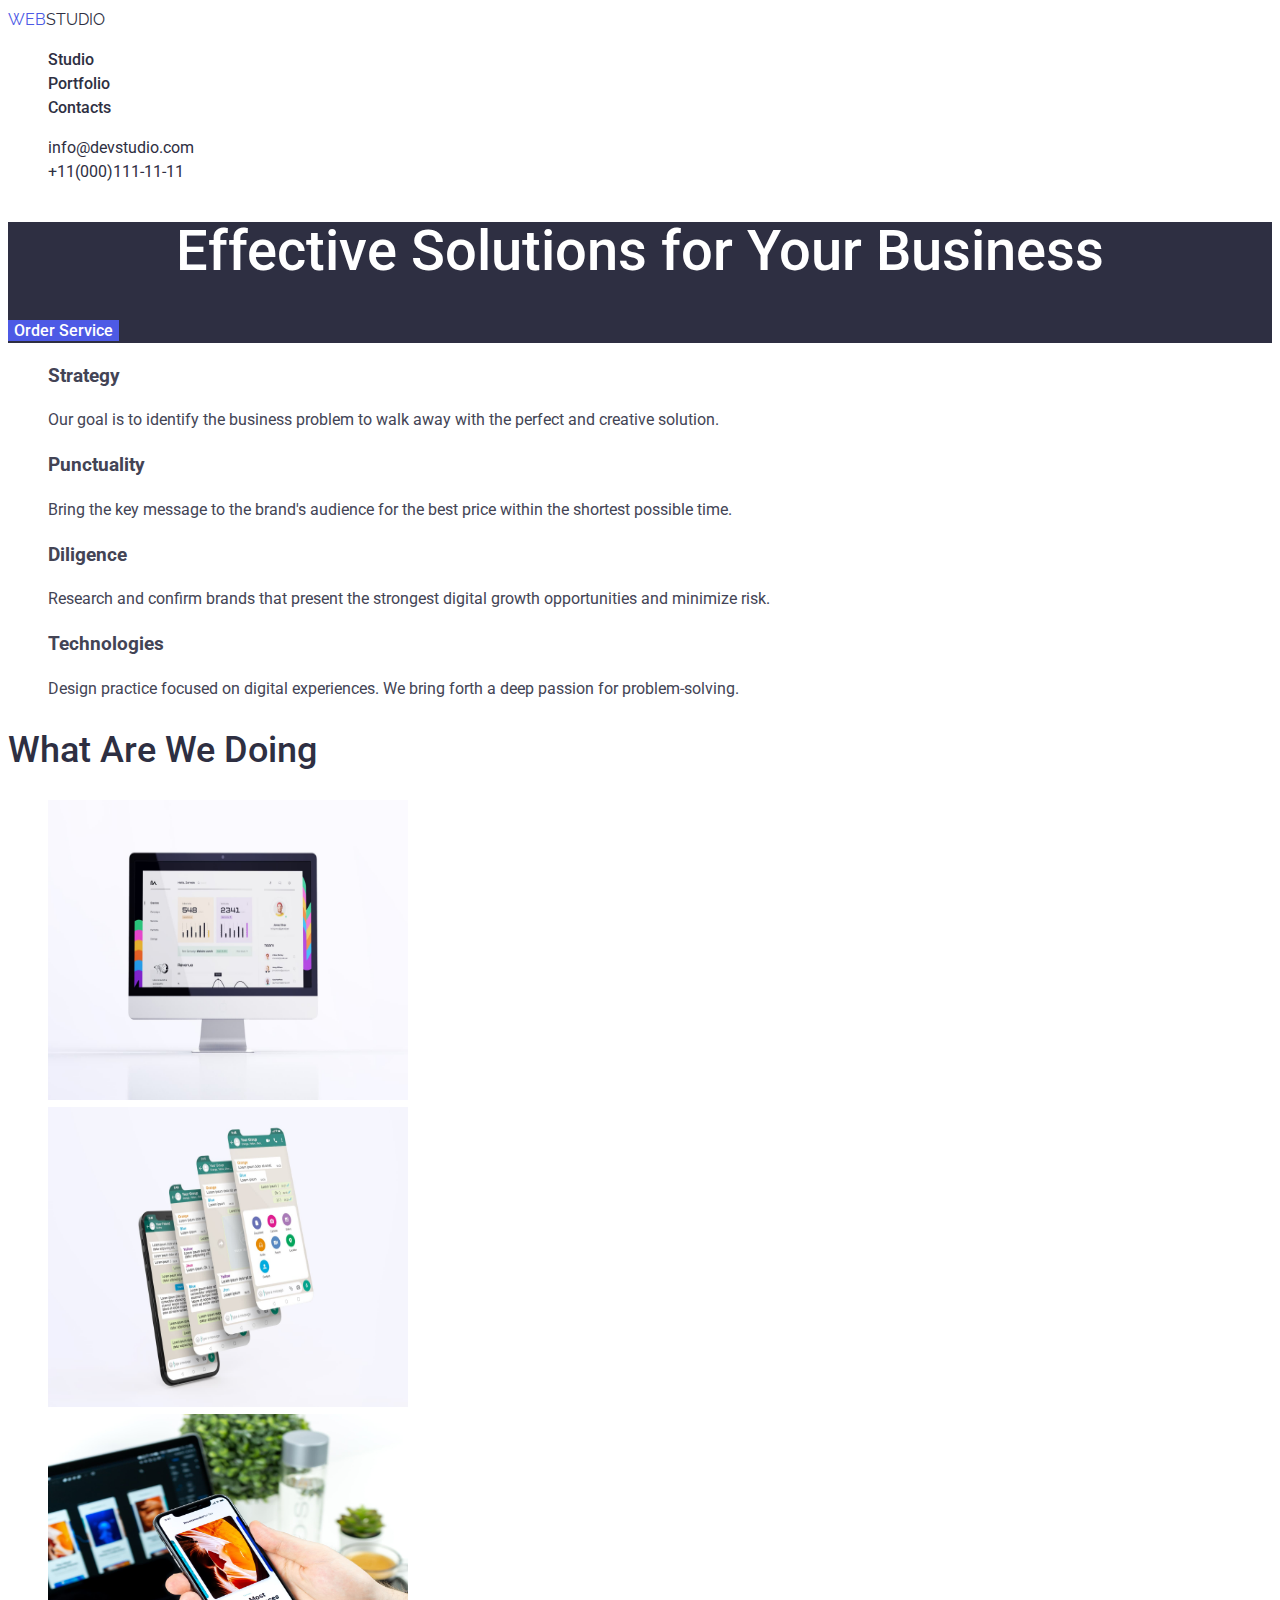
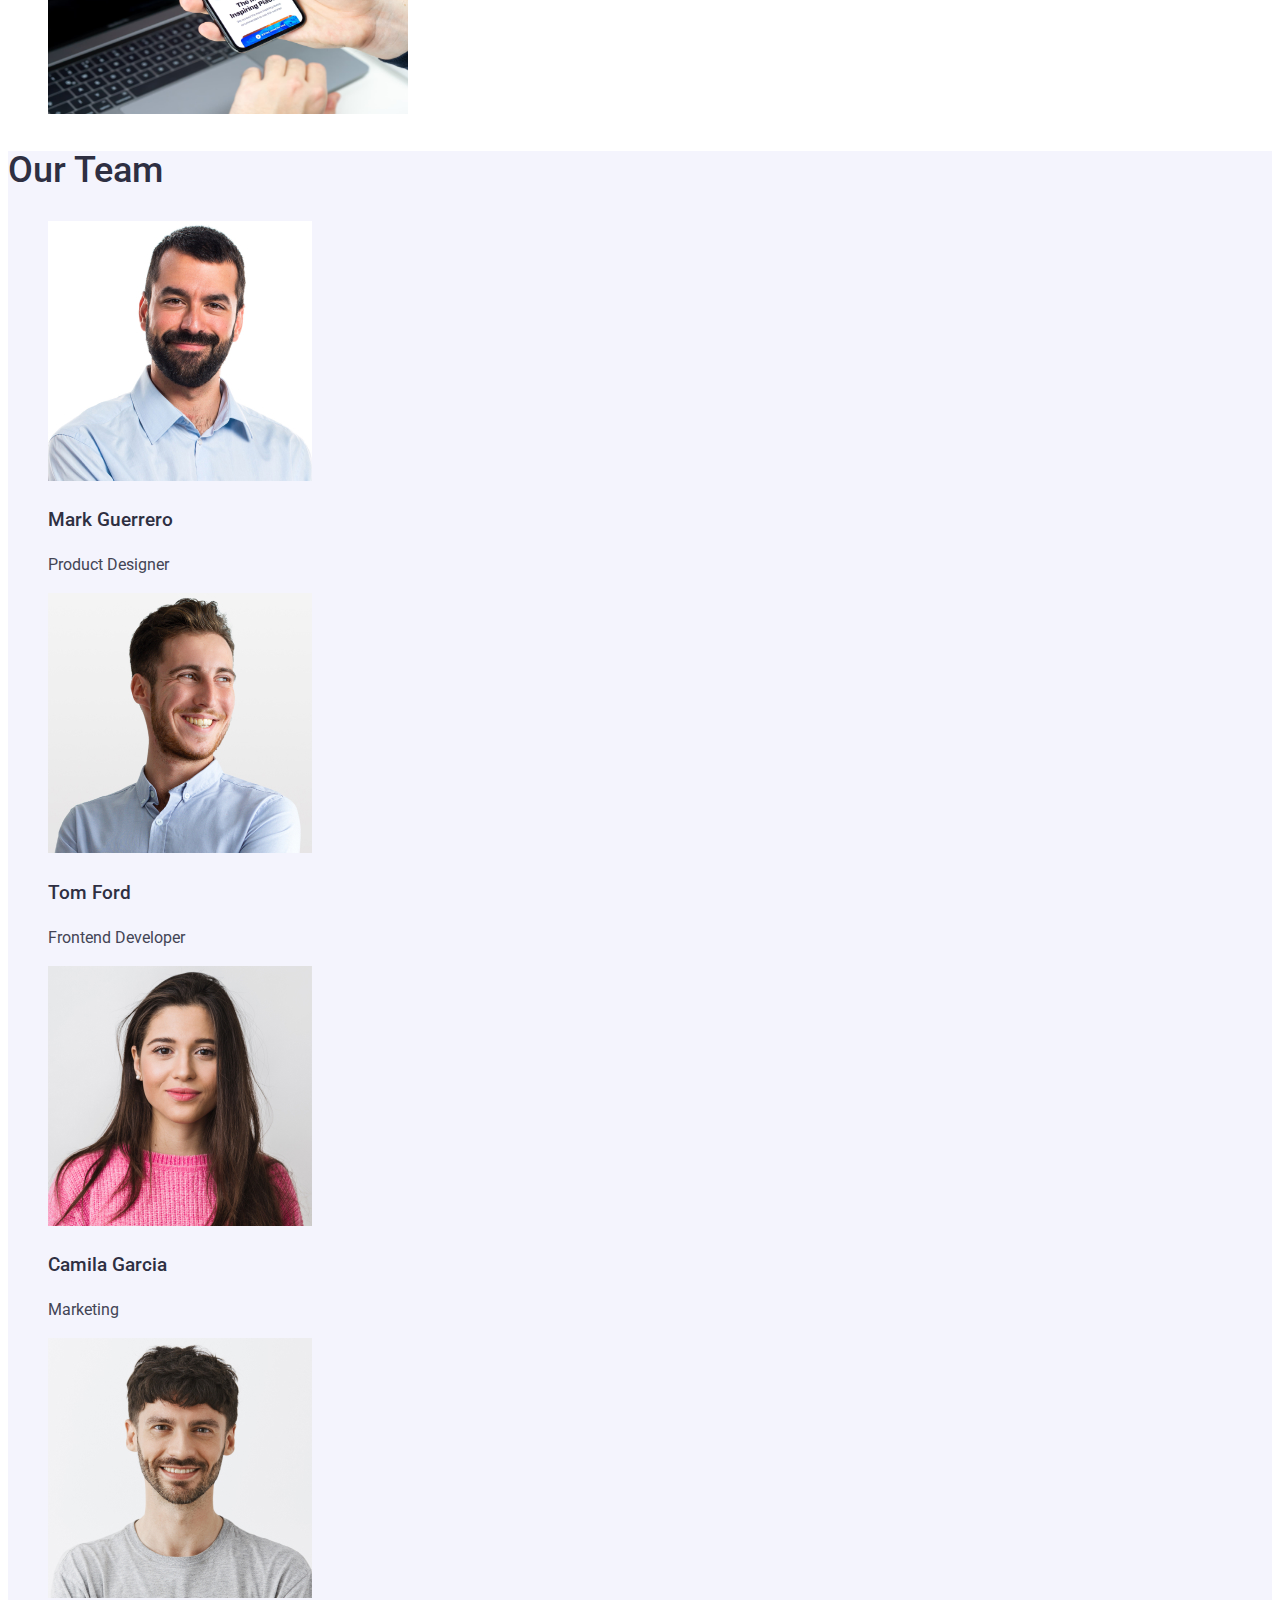
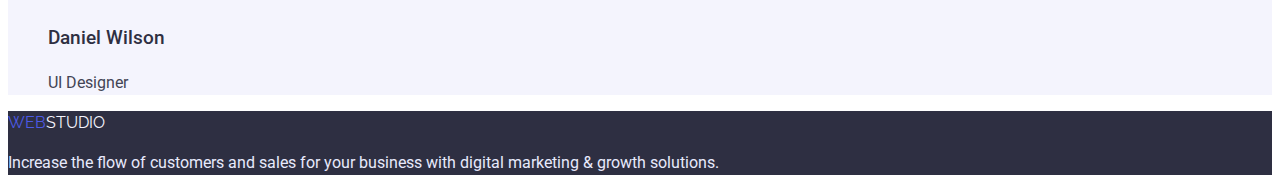
==== index.html @ 00dfe1c6 "modified" ====
<!DOCTYPE html>

<html lang="en">
<head>
    <meta charset="UTF-8">
    <meta http-equiv="X-UA-Compatible" content="IE=edge">
    <meta name="viewport" content="width=device-width, initial-scale=1.0">
    <title>Document</title>
    <link rel="preconnect" href="https://fonts.googleapis.com"><link rel="preconnect" href="https://fonts.gstatic.com" crossorigin><link href="https://fonts.googleapis.com/css2?family=Raleway:wght@800&family=Roboto:wght@400;500&display=swap" rel="stylesheet">
    <link rel="stylesheet" href="./css/style.css">
</head>
<body>
    <header>
        <nav>
            <a href="./index.html" class="logo"><span class="logo-web">Web</span>Studio</a>
            <ul class="list-header-page list">
                <li>
                    <a class="link" href="">Studio</a>
                </li>
                <li>
                    <a class="link" href="./potfolio.html">Portfolio</a>
                </li>
                <li>
                    <a class="link" href="">Contacts</a>
                </li>
            </ul>
        </nav>
        <ul class="list-mail-tel list">
            <li>
                <a class="link" href="mailto:info@devstudio.com">info@devstudio.com</a>
            </li>
            <li>
                <a class="link" href="tel:+11(000)111-11-11">+11(000)111-11-11</a>
            </li>
        </ul>
    </header>
    <main class="main">
        <section class="main-section">
            <h1 class="title">Effective Solutions for Your Business</h1>
            <button type="button" class="main-btn link">Order Service</button>
        </section>
            <section lass="section">
                <h2 class="visually-hidden">Skills</h2>
                <ul class="main-list list">
                    <li>
                        <h3 class="main-title">Strategy</h3>
                        <p>Our goal is to identify the business
                        problem to walk away with the perfect and creative solution.</p>
                    </li>
                    <li>
                        <h3 class="main-title" >Punctuality</h3>
                        <p>Bring the key message to the brand's audience for the best price within the shortest possible time.</p>
                    </li>
                    <li>
                        <h3 class="main-title">Diligence</h3>
                        <p>Research and confirm brands that present the strongest digital growth opportunities and minimize risk.</p>
                    </li>
                    <li class="main-item">
                        <h3 class="main-title">Technologies</h3>
                        <p>Design practice focused on digital experiences. We bring forth a deep passion for problem-solving.</p>
                    </li>
                </ul>
            </section>
            <section class="section-photo">
                <h2 class="section-title">What are we doing</h2>
                <ul class="gadjet-list list">
                    <li>
                        <img src="./imаges/comp1.jpg" alt="photo" width="360" height="300">
                    </li>
                    <li>
                        <img src="./imаges/tel2.jpg" alt="photo" width="360" height="300">
                    </li>
                    <li>
                        <img src="./imаges/comp3.jpg" alt="photo" width="360" height="300">
                    </li>
                </ul>
            </section>
        <section class="main-team">
                <h2 class="section-title">Our Team</h2>
                <ul class="team-list list">
                    <li>
                        <img src="./imаges/team1.jpg" alt="photo" width="264" height="260">
                        <h3 class="title-name">Mark Guerrero</h3>
                        <p>Product Designer</p>
                    </li>
                    <li>
                        <img src="./imаges/team2.jpg" alt="photo" width="264" height="260">
                        <h3 class="title-name">Tom Ford</h3>
                        <p>Frontend Developer</p>
                    </li>
                    <li>
                        <img src="./imаges/team3.jpg" alt="photo" width="264" height="260">
                        <h3 class="title-name">Camila Garcia</h3>
                        <p>Marketing</p>
                    </li>
                    <li>
                        <img src="./imаges/team4.jpg" alt="photo" width="264" height="260">
                        <h3 class="title-name">Daniel Wilson</h3>
                        <p>UI Designer</p>
                    </li>
                </ul>
            </section>
    </main>
    <footer class="footer-page">
        <a href="./index.html" class="name-logo"><span class="footer-logo-page">Web</span>Studio</a>
            <p class="footer-text-page">Increase the flow of customers and sales for your business with digital marketing & growth solutions.</p>
    </footer>  
</body>
</html>
---- css/style.css ----
/* header color: #2E2F42 */
/* Primary text color: #434455 */
/* accent #434455 */
/* header and footer background color #434455 */
/* section background color #F4F4FD */

:root {
    --primary-text-color:#434455;
    --title-text-color:#2E2F42;
    --primary-white-color:#ffffff;
    --accent-color:#4D5AE5;
    --light-color:#F4F4FD;
    --border-bottom-color: #404BBF;
    --footer-color: #E7E9FC;
    --card-shadow: box-shadow: 0px 2px 1px rgba(46, 47, 66, 0.08), 0px 1px 1px rgba(46, 47, 66, 0.16), 0px 1px 6px rgba(46, 47, 66, 0.08);
}

body {
    background-color: var(--primary-white-color);
    color: var(--primary-text-color);
    font-family: 'Roboto', sans-serif;
    font-weight: 400;
    line-height: 1.5;
}


/* logo */

.logo {
    color: var(--title-text-color);
    text-transform:uppercase;
    font-family:'Raleway', sans-serif;
    text-decoration:none;
}
.logo-web {
    color:var(--accent-color);
}

/* navigation links */

header {
    box-shadow: var(--card-shadow);
}

.list-header-page {
    list-style: none;
    font-weight: 600;
}

.list-header-page .link {
    text-decoration: none;
    color:var(--title-text-color);
    font-weight: 500;
}

.list-header-page .link:hover,
.list-header-page .link:focus,
.list-header-page .link:active {
    color:var(--accent-color);
}

.list-mail-tel .link:hover,
.list-mail-tel .link:focus,
.list-mail-tel .link:active {
    color:var(--accent-color);
}


/* list */
.list {
    list-style:none;
}

.list-mail-tel .link {
    text-decoration:none;
    color:var(--title-text-color);
}

.main-section {
    background-color:var(--title-text-color);
}

.title {
    color: var(--primary-white-color);
    font-size:56px;
    font-weight:500;
    line-height: 1.07;
    text-align:center;
}

.main-btn {
    background-color:var(--accent-color);
    border:none;
    cursor: pointer;
    font-family: inherit;
    color:var(--primary-white-color);
    font-weight:500; 
    font-size: 16px;
    line-height: 1.2;

}

.main-btn:hover,
.main-btn:focus,
.main-btn:active {
    background-color:var(--border-bottom-color);
}

/* unique page */

.section{
    background-color:var(--primary-white-color);
}

.section h3 {
    font-weight: 500;
    font-size: 20px;
    line-height: 1.2;
    color: var(--title-text-color);
}
.section p {
    font-weight: 400;
    font-size: 16px;
    line-height: 1.5;
    color: var(--primary-text-color);
}

.section-photo h2 {
    text-transform: capitalize;
}

.section-title{
    color:var(--title-text-color);
    font-weight: 500;
    font-size: 36px;
    line-height: 1.1;
}

.visually-hidden{
    position: absolute;
    white-space: nowrap;
    width: 1px;
    height: 1px;
    overflow: hidden;
    border: 0;
    padding: 0;
    clip: rect(0 0 0 0);
    clip-path: inset(50%);
    margin: -1px;
}
/* Team info */

.main-team {
    background-color:var(--light-color);
}

.title-name {
    color:var(--title-text-color);
    font-weight:500;
}

/* footer */

.footer-page {
    background-color:var(--title-text-color);
}

.footer-text-page {
    color: var(--footer-color);
}

.footer-logo-page {
    color: var(--accent-color);
}

.name-logo {
    color:var(--light-color);
    text-transform:uppercase;
    font-family:'Raleway', sans-serif;
    text-decoration:none;
}

/* Portfolio */
.portfolio-links {
    text-decoration:none;
}

.portfolio-buttons{
    color:var(--accent-color);
    background-color:var(--light-color);
    border:none;
    font-family:inherit;
    font-weight: 500;
    font-size: 16px;
    line-height: 1.5;
}
.portfolio-buttons:hover,
.portfolio-buttons:focus {
    color:var(--primary-white-color);
    background-color:var(--accent-color);
    cursor: pointer;
}

.meditaion-app {
    font-weight: 500;
    font-size: 20px;
    line-height: 1.2;
    background-color:var(--primary-white-color);
    color:var(--title-text-color);
}
.list-img p {
    font-weight: 400;
    font-size: 16px;
    line-height: 1.5;
    color: var(--primary-text-color);
}
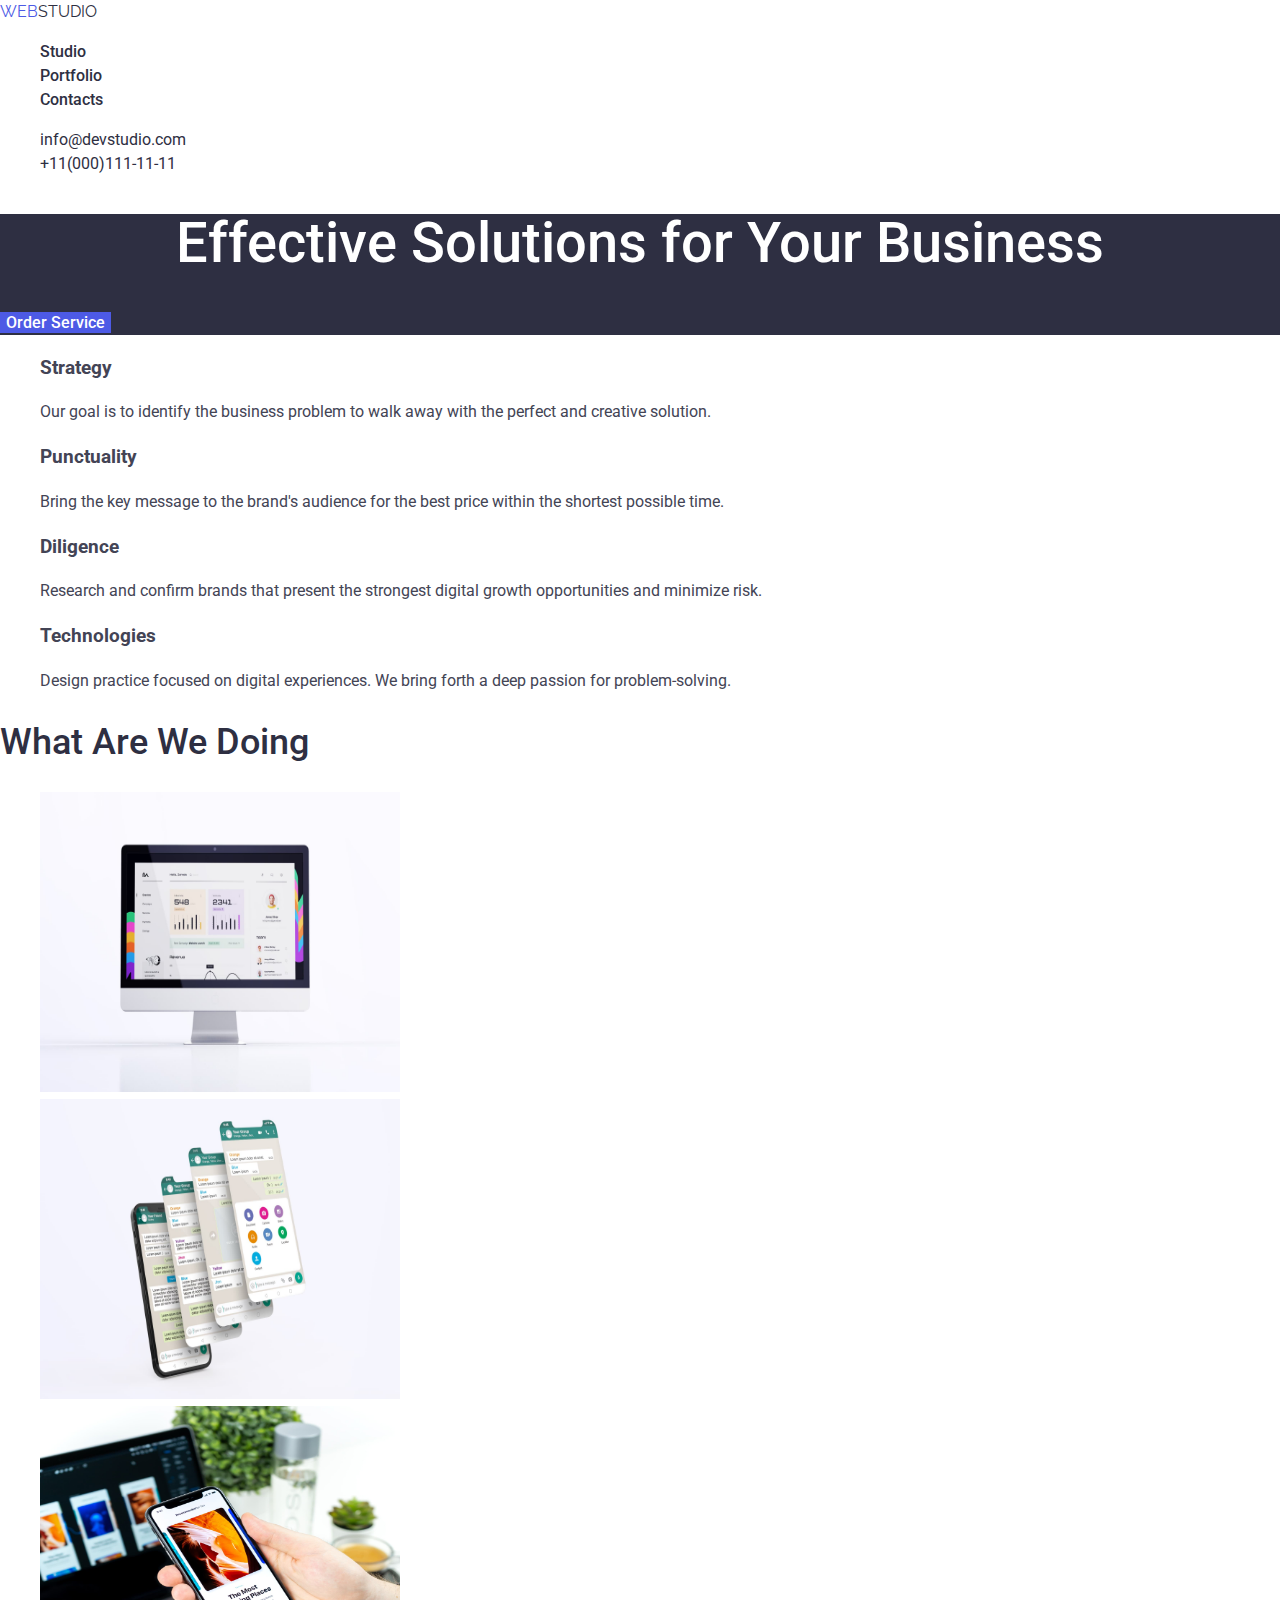
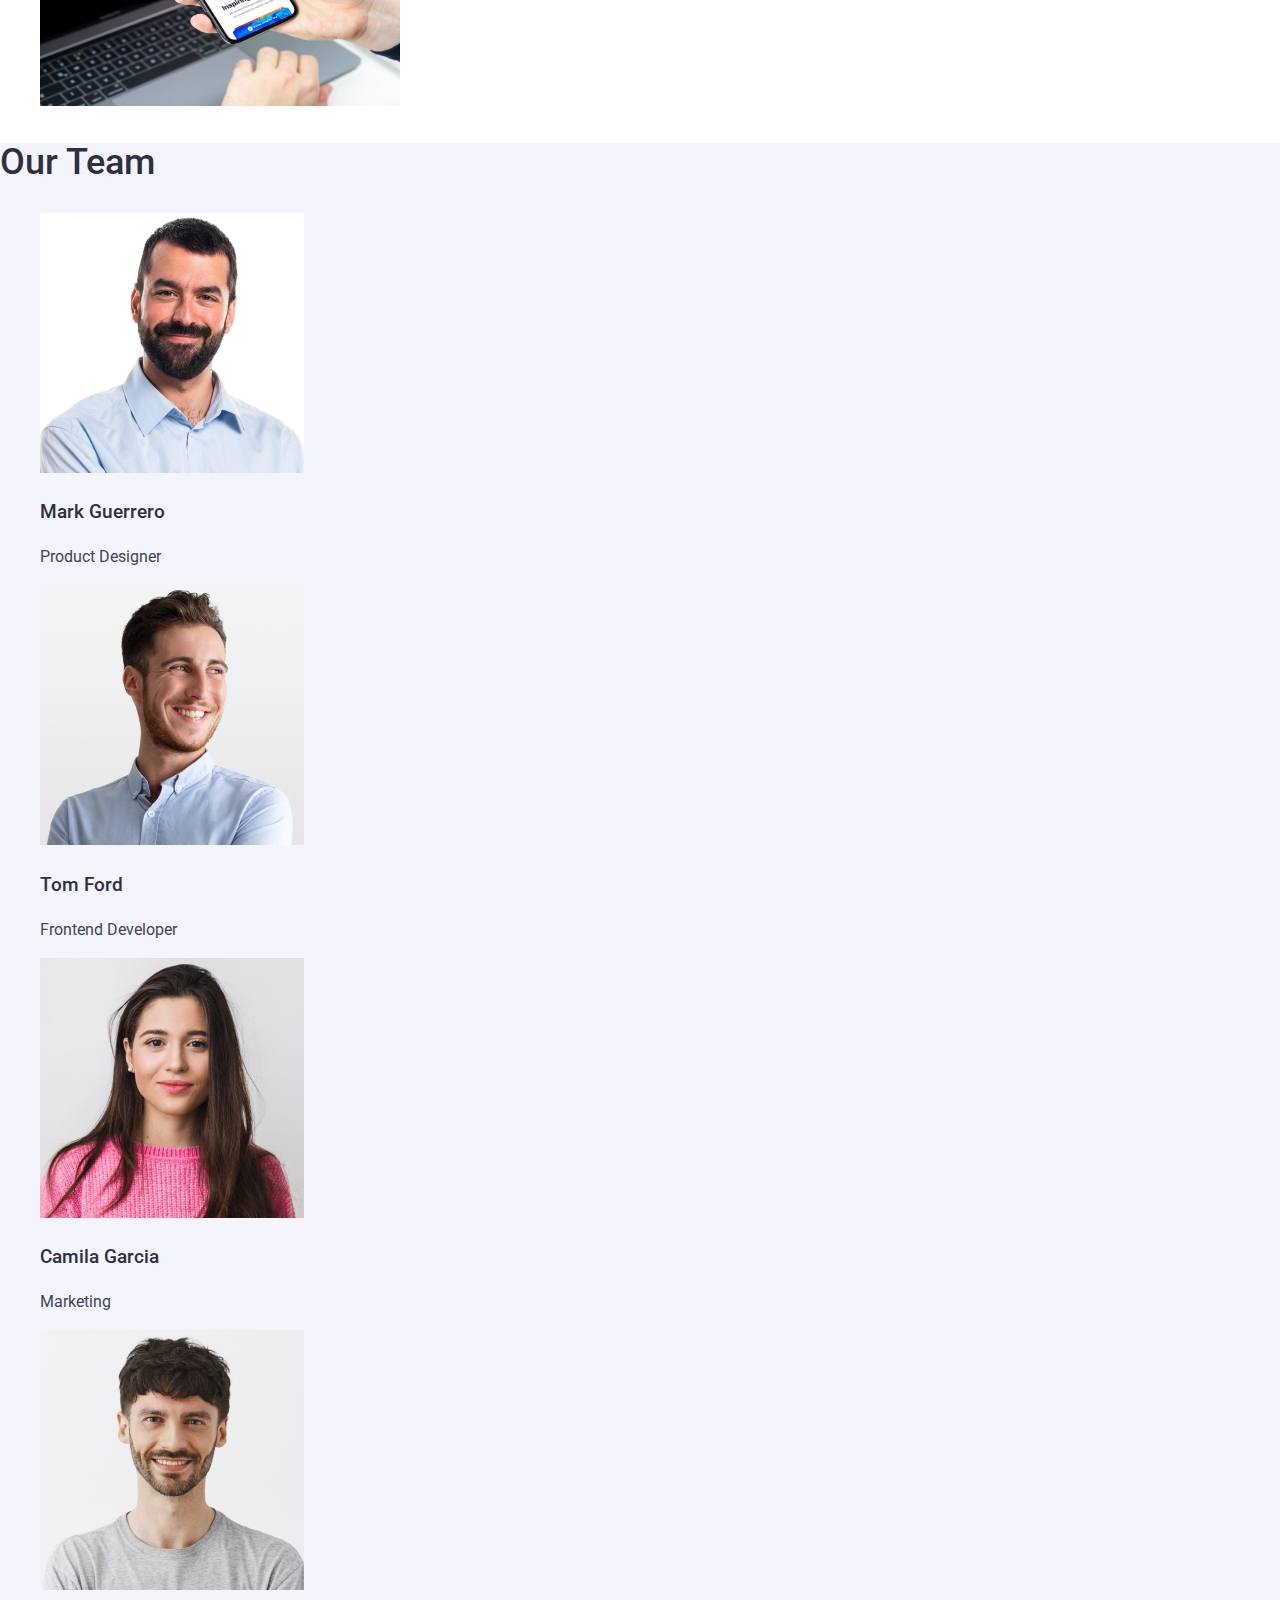
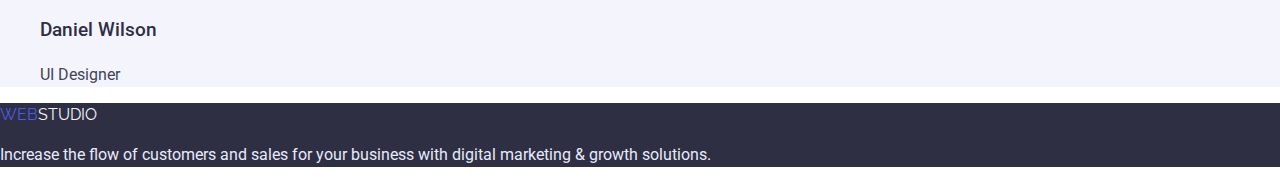
==== commit 4ca6bca2: "link" ====
--- a/index.html
+++ b/index.html
@@ -7,6 +7,7 @@
     <meta name="viewport" content="width=device-width, initial-scale=1.0">
     <title>Document</title>
     <link rel="preconnect" href="https://fonts.googleapis.com"><link rel="preconnect" href="https://fonts.gstatic.com" crossorigin><link href="https://fonts.googleapis.com/css2?family=Raleway:wght@800&family=Roboto:wght@400;500&display=swap" rel="stylesheet">
+    <link rel="stylesheet" href="https://cdnjs.cloudflare.com/ajax/libs/modern-normalize/1.1.0/modern-normalize.min.css">
     <link rel="stylesheet" href="./css/style.css">
 </head>
 <body>
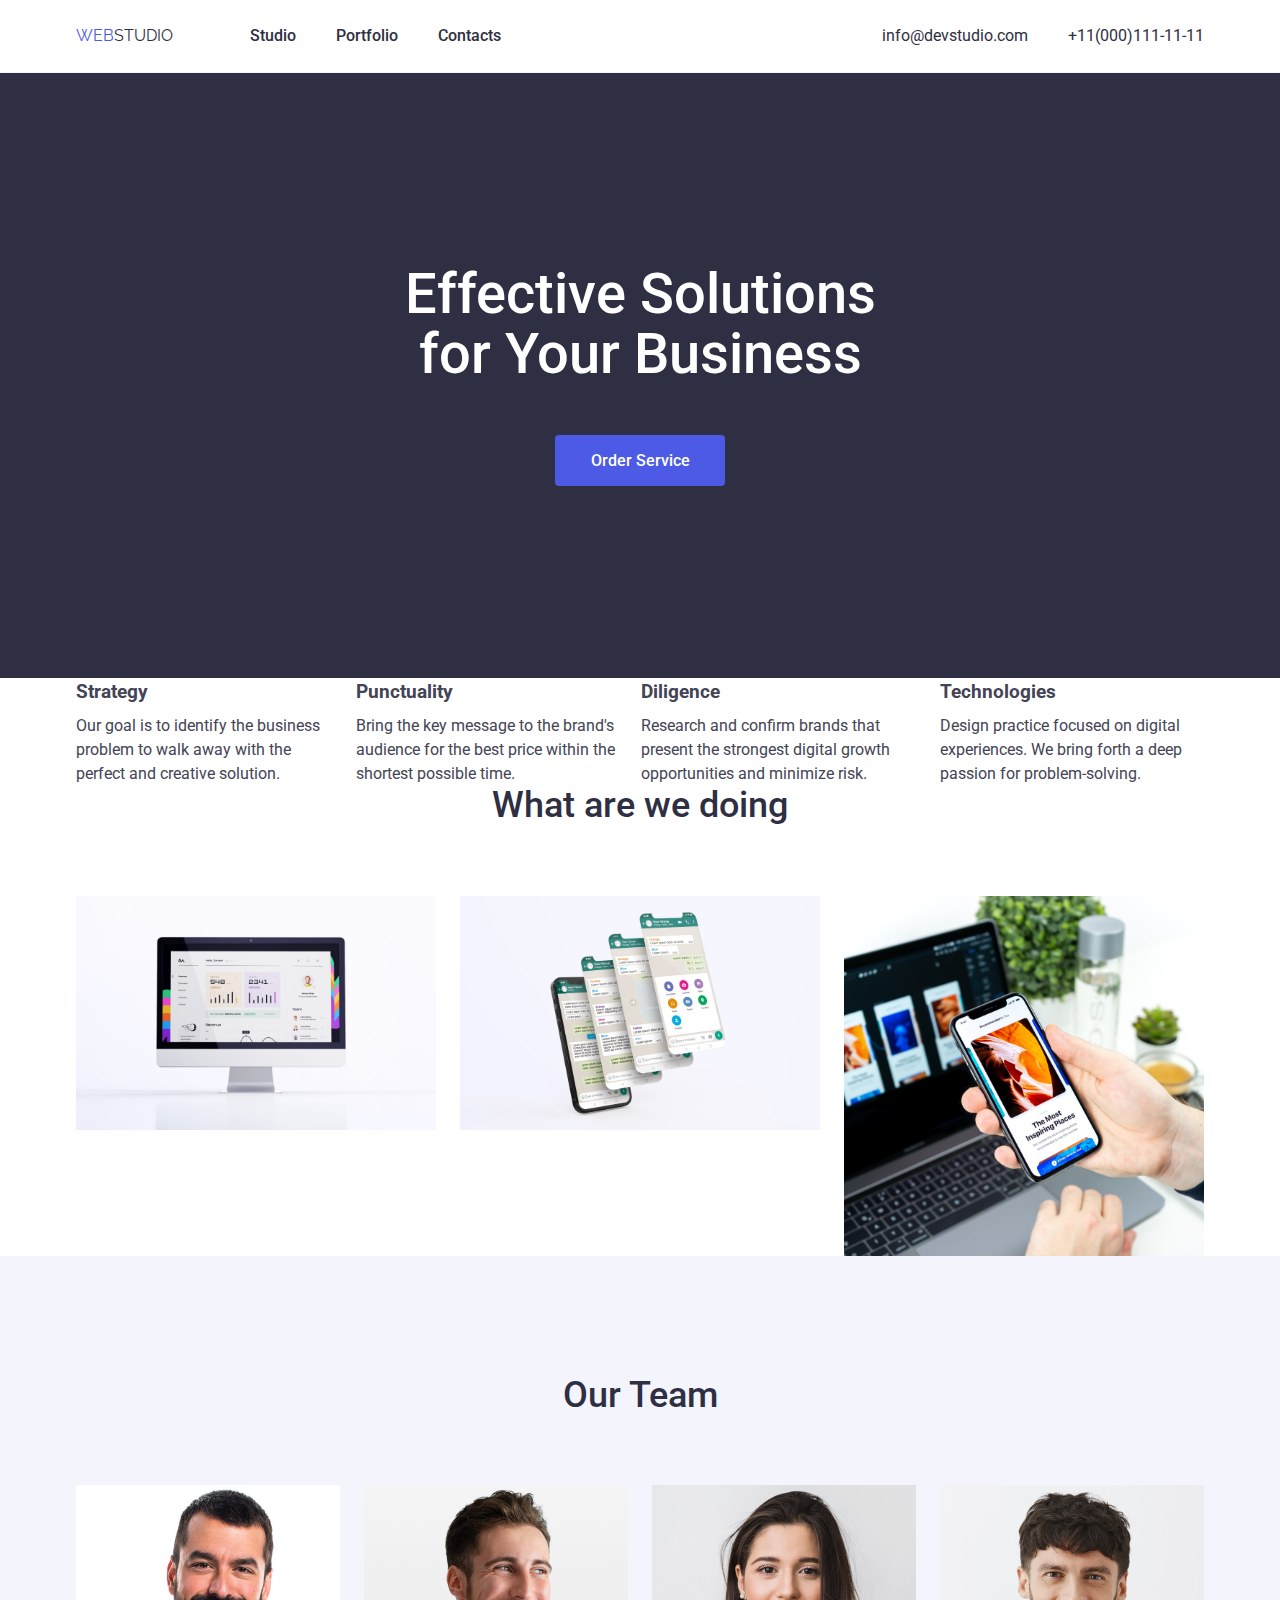
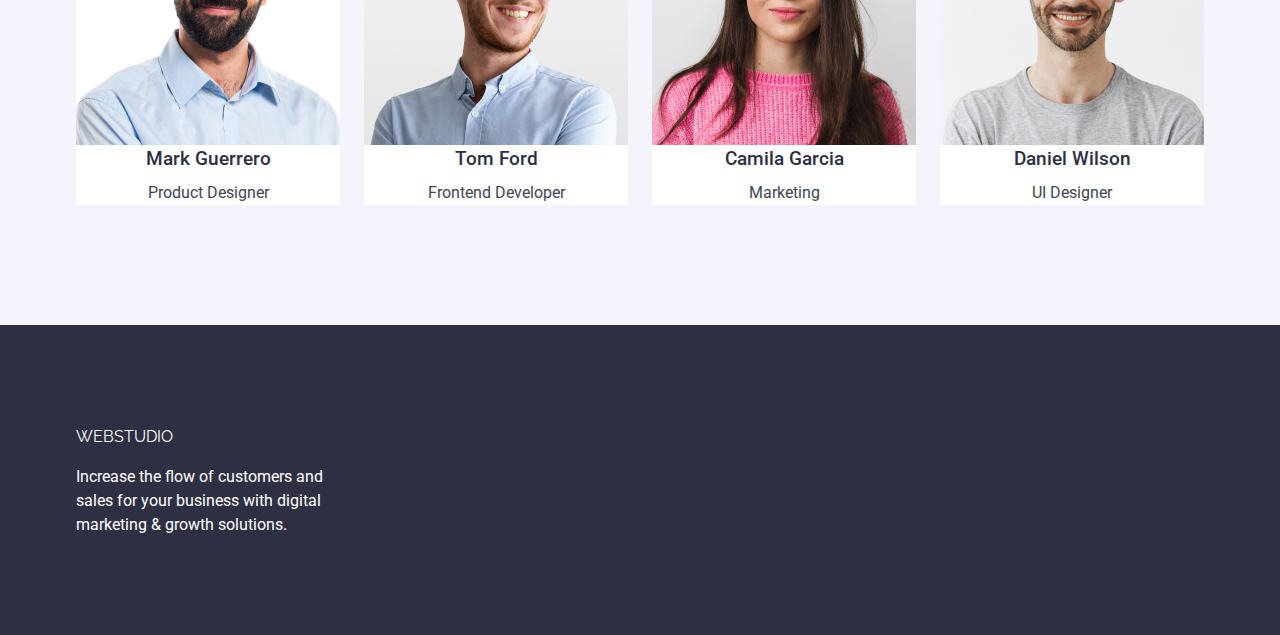
==== commit 56c76586: "modified" ====
--- a/index.html
+++ b/index.html
@@ -7,33 +7,25 @@
     <meta name="viewport" content="width=device-width, initial-scale=1.0">
     <title>Document</title>
     <link rel="preconnect" href="https://fonts.googleapis.com"><link rel="preconnect" href="https://fonts.gstatic.com" crossorigin><link href="https://fonts.googleapis.com/css2?family=Raleway:wght@800&family=Roboto:wght@400;500&display=swap" rel="stylesheet">
-    <link rel="stylesheet" href="https://cdnjs.cloudflare.com/ajax/libs/modern-normalize/1.1.0/modern-normalize.min.css">
+    <link rel="stylesheet" href="https://cdnjs.cloudflare.com/ajax/libs/modern-normalize/0.6.0/modern-normalize.min.css">
     <link rel="stylesheet" href="./css/style.css">
 </head>
 <body>
-    <header>
-        <nav>
+    <header class="header-container">
+        <div class="container container-nav"> 
+        <nav class="nav-items">
             <a href="./index.html" class="logo"><span class="logo-web">Web</span>Studio</a>
             <ul class="list-header-page list">
-                <li>
-                    <a class="link" href="">Studio</a>
-                </li>
-                <li>
-                    <a class="link" href="./potfolio.html">Portfolio</a>
-                </li>
-                <li>
-                    <a class="link" href="">Contacts</a>
-                </li>
+                <li class="item"><a class="link" href="">Studio</a></li>
+                <li class="item"><a class="link" href="./potfolio.html">Portfolio</a></li>
+                <li class="item"><a class="link" href="">Contacts</a></li>
             </ul>
         </nav>
         <ul class="list-mail-tel list">
-            <li>
-                <a class="link" href="mailto:info@devstudio.com">info@devstudio.com</a>
-            </li>
-            <li>
-                <a class="link" href="tel:+11(000)111-11-11">+11(000)111-11-11</a>
-            </li>
+            <li class="item"><a class="link" href="mailto:info@devstudio.com">info@devstudio.com</a></li>
+            <li class="item"><a class="link" href="tel:+11(000)111-11-11">+11(000)111-11-11</a></li>
         </ul>
+    </div>
     </header>
     <main class="main">
         <section class="main-section">
@@ -41,70 +33,88 @@
             <button type="button" class="main-btn link">Order Service</button>
         </section>
             <section lass="section">
+                <div class="container">
                 <h2 class="visually-hidden">Skills</h2>
-                <ul class="main-list list">
-                    <li>
-                        <h3 class="main-title">Strategy</h3>
-                        <p>Our goal is to identify the business
-                        problem to walk away with the perfect and creative solution.</p>
+                    <ul class="main-list list">
+                        <li class="main-item">
+                            <h3 class="main-title">Strategy</h3>
+                            <p>Our goal is to identify the business
+                            problem to walk away with the perfect and creative solution.</p>
+                        </li>
+                        <li class="main-item">
+                            <h3 class="main-title" >Punctuality</h3>
+                            <p>Bring the key message to the brand's audience for the best price within the shortest possible time.</p>
+                        </li>
+                        <li class="main-item">
+                            <h3 class="main-title">Diligence</h3>
+                            <p>Research and confirm brands that present the strongest digital growth opportunities and minimize risk.</p>
+                        </li>
+                        <li class="main-item">
+                            <h3 class="main-title">Technologies</h3>
+                            <p>Design practice focused on digital experiences. We bring forth a deep passion for problem-solving.</p>
+                        </li>
+                    </ul>
+                </div>
+            </section>
+            <section class="section-photo">
+                <div class="container">
+                <h2 class="section-title">What are we doing</h2>
+                    <ul class="gadjet-list list">
+                        <li class="item">
+                            <img src="./imаges/comp1.jpg" alt="photo" width="360" height="300">
+                        </li>
+                        <li class="item">
+                            <img src="./imаges/tel2.jpg" alt="photo" width="360" height="300">
+                        </li>
+                        <li class="item">
+                            <img src="./imаges/comp3.jpg" alt="photo" width="360" height="300">
+                        </li>
+                    </ul>
+                </div>
+            </section>
+        <section class="main-team section">
+            <div class="container">
+            <h2 class="section-title">Our Team</h2>
+                <ul class="team-list list">
+                    <li class="item">
+                        <img src="./imаges/team1.jpg" alt="photo" width="264" height="260"> 
+                        <div class="team-name-container">
+                        <h3 class="title-name">Mark Guerrero</h3>
+                        <p>Product Designer</p>
+                        </div>
                     </li>
-                    <li>
-                        <h3 class="main-title" >Punctuality</h3>
-                        <p>Bring the key message to the brand's audience for the best price within the shortest possible time.</p>
+                    <li class="item">
+                        <img src="./imаges/team2.jpg" alt="photo" width="264" height="260">
+                        <div class="team-name-container">
+                        <h3 class="title-name">Tom Ford</h3>
+                        <p>Frontend Developer</p>
+                        </div>
                     </li>
-                    <li>
-                        <h3 class="main-title">Diligence</h3>
-                        <p>Research and confirm brands that present the strongest digital growth opportunities and minimize risk.</p>
+                    <li class="item">
+                        <img src="./imаges/team3.jpg" alt="photo" width="264" height="260">
+                        <div class="team-name-container">
+                        <h3 class="title-name">Camila Garcia</h3>
+                        <p>Marketing</p>
+                        </div>
                     </li>
-                    <li class="main-item">
-                        <h3 class="main-title">Technologies</h3>
-                        <p>Design practice focused on digital experiences. We bring forth a deep passion for problem-solving.</p>
+                    <li class="item">
+                        <img src="./imаges/team4.jpg" alt="photo" width="264" height="260">
+                        <div class="team-name-container">
+                        <h3 class="title-name">Daniel Wilson</h3>
+                        <p>UI Designer</p>
+                        </div>
                     </li>
                 </ul>
-            </section>
-            <section class="section-photo">
-                <h2 class="section-title">What are we doing</h2>
-                <ul class="gadjet-list list">
-                    <li>
-                        <img src="./imаges/comp1.jpg" alt="photo" width="360" height="300">
-                    </li>
-                    <li>
-                        <img src="./imаges/tel2.jpg" alt="photo" width="360" height="300">
-                    </li>
-                    <li>
-                        <img src="./imаges/comp3.jpg" alt="photo" width="360" height="300">
-                    </li>
-                </ul>
-            </section>
-        <section class="main-team">
-                <h2 class="section-title">Our Team</h2>
-                <ul class="team-list list">
-                    <li>
-                        <img src="./imаges/team1.jpg" alt="photo" width="264" height="260">
-                        <h3 class="title-name">Mark Guerrero</h3>
-                        <p>Product Designer</p>
-                    </li>
-                    <li>
-                        <img src="./imаges/team2.jpg" alt="photo" width="264" height="260">
-                        <h3 class="title-name">Tom Ford</h3>
-                        <p>Frontend Developer</p>
-                    </li>
-                    <li>
-                        <img src="./imаges/team3.jpg" alt="photo" width="264" height="260">
-                        <h3 class="title-name">Camila Garcia</h3>
-                        <p>Marketing</p>
-                    </li>
-                    <li>
-                        <img src="./imаges/team4.jpg" alt="photo" width="264" height="260">
-                        <h3 class="title-name">Daniel Wilson</h3>
-                        <p>UI Designer</p>
-                    </li>
-                </ul>
+            </div>
             </section>
     </main>
     <footer class="footer-page">
-        <a href="./index.html" class="name-logo"><span class="footer-logo-page">Web</span>Studio</a>
+        <div class="container">
+            <div class="fot-text">
+            <a href="./index.html" class="name-logo"><span class="footer-logo-page">Web</span>Studio</a>
             <p class="footer-text-page">Increase the flow of customers and sales for your business with digital marketing & growth solutions.</p>
+            </div>
+        </div>
     </footer>  
 </body>
 </html>
--- a/css/style.css
+++ b/css/style.css
@@ -3,6 +3,13 @@
 /* accent #434455 */
 /* header and footer background color #434455 */
 /* section background color #F4F4FD */
+
+
+*,
+::after,
+::before{
+    box-sizing:border-box;
+}
 
 :root {
     --primary-text-color:#434455;
@@ -10,12 +17,11 @@
     --primary-white-color:#ffffff;
     --accent-color:#4D5AE5;
     --light-color:#F4F4FD;
-    --border-bottom-color: #404BBF;
-    --footer-color: #E7E9FC;
-    --card-shadow: box-shadow: 0px 2px 1px rgba(46, 47, 66, 0.08), 0px 1px 1px rgba(46, 47, 66, 0.16), 0px 1px 6px rgba(46, 47, 66, 0.08);
+    --an-accent-color:#404BBF
 }
 
 body {
+    margin:0;
     background-color: var(--primary-white-color);
     color: var(--primary-text-color);
     font-family: 'Roboto', sans-serif;
@@ -23,6 +29,23 @@
     line-height: 1.5;
 }
 
+p, h2 {
+    margin-top:0;
+    margin-bottom:0;
+}
+
+img{
+    display:block;
+    width:100%;
+    height:auto;
+}
+
+.list{
+    margin:0;
+    padding:0;
+    list-style:none;
+}
+
 
 /* logo */
 
@@ -43,14 +66,49 @@
 }
 
 .list-header-page {
-    list-style: none;
-    font-weight: 600;
+    display:flex;
+    margin-left:77px;
+}
+
+.container{
+    width:1152px;
+    padding-left:12px;
+    padding-right:12px;
+    margin:0 auto;
+}
+
+.section{
+    padding-top:120px;
+    padding-bottom:120px;
+}
+
+.container-nav {
+    display:flex;
+    align-items:center;
+}
+
+.nav-items {
+    display:flex;
+    align-items:center;
+}
+
+.header-container{
+    border-bottom:0.5px solid var(--light-color);
 }
 
 .list-header-page .link {
-    text-decoration: none;
+    display:block;
+    padding-top:24px;
+    padding-bottom:24px;
+
+    text-decoration:none;
     color:var(--title-text-color);
-    font-weight: 500;
+
+    font-weight:500;
+}
+
+.list-header-page .item:not(:last-child) {
+    margin-right:40px;
 }
 
 .list-header-page .link:hover,
@@ -59,78 +117,88 @@
     color:var(--accent-color);
 }
 
+
+/* list */
+
+
+.list-mail-tel  {
+    display:flex;
+    align-items:center;
+    margin-left:auto;
+}
+
+.list-mail-tel .link {
+    text-decoration:none;
+    color:var(--title-text-color);
+    padding-top:24px;
+    padding-bottom:24px;
+}
+
 .list-mail-tel .link:hover,
 .list-mail-tel .link:focus,
 .list-mail-tel .link:active {
     color:var(--accent-color);
 }
 
-
-/* list */
-.list {
-    list-style:none;
-}
-
-.list-mail-tel .link {
-    text-decoration:none;
-    color:var(--title-text-color);
-}
+.list-mail-tel .item:not(:last-child){
+    margin-right:40px;
+}
+
 
 .main-section {
+    padding-top:192px;
+    padding-bottom:192px;
+    text-align:center;
     background-color:var(--title-text-color);
 }
 
 .title {
+    margin:0 auto;
+    margin-top:0;
+    margin-bottom:50px;
+    width:492px;
+
     color: var(--primary-white-color);
+
     font-size:56px;
     font-weight:500;
     line-height: 1.07;
+}
+
+.main-btn {
+   padding:16px 32px;
+    border-radius: 4px;
     text-align:center;
-}
-
-.main-btn {
+    min-width:170px;
+
     background-color:var(--accent-color);
     border:none;
     cursor: pointer;
     font-family: inherit;
     color:var(--primary-white-color);
+
     font-weight:500; 
     font-size: 16px;
     line-height: 1.2;
 
 }
 
-.main-btn:hover,
-.main-btn:focus,
+.main-btn:hover {
+    background-color:var(--an-accent-color)
+}
+
 .main-btn:active {
-    background-color:var(--border-bottom-color);
+    background-color:var(--accent-color)
 }
 
 /* unique page */
 
-.section{
-    background-color:var(--primary-white-color);
-}
-
-.section h3 {
-    font-weight: 500;
-    font-size: 20px;
-    line-height: 1.2;
-    color: var(--title-text-color);
-}
-.section p {
-    font-weight: 400;
-    font-size: 16px;
-    line-height: 1.5;
-    color: var(--primary-text-color);
-}
-
-.section-photo h2 {
-    text-transform: capitalize;
-}
-
 .section-title{
+    margin-top:0;
+    margin-bottom:70px;
     color:var(--title-text-color);
+    text-align:center;
+
     font-weight: 500;
     font-size: 36px;
     line-height: 1.1;
@@ -148,6 +216,31 @@
     clip-path: inset(50%);
     margin: -1px;
 }
+
+.main-list {
+    display:flex;
+}
+
+.main-list .main-item:not(:last-child) {
+    margin-right:24px;
+}
+.main-title {
+    margin-top:0;
+    margin-bottom:8px;
+}
+
+.section-photo {
+    padding-top:0;
+}
+
+.gadjet-list {
+    display:flex;
+    justify-content:center;
+}
+
+.gadjet-list .item:not(:last-child) {
+    margin-right:24px;
+}
 /* Team info */
 
 .main-team {
@@ -155,26 +248,52 @@
 }
 
 .title-name {
+    margin:0;
+    margin-bottom:8px;
     color:var(--title-text-color);
+
     font-weight:500;
 }
 
+.team-list .item {
+    background-color:var(--primary-white-color);
+}
+
+.team-names-container{
+    padding-top:32px;
+    padding-bottom:32px;
+}
+.team-list{
+    display:flex;
+}
+.team-list .item{
+    text-align:center;
+ }
+ .team-list .item:not(:last-child){
+     margin-right:24px;
+ }
+
 /* footer */
 
 .footer-page {
-    background-color:var(--title-text-color);
+        padding-top:100px;
+        padding-bottom:100px;
+        height:310px;
+        background-color:var(--title-text-color);
+}
+
+.fot-text {
+    width:265px;
 }
 
 .footer-text-page {
-    color: var(--footer-color);
-}
-
-.footer-logo-page {
-    color: var(--accent-color);
+    color:var(--primary-white-color);
 }
 
 .name-logo {
-    color:var(--light-color);
+    display:inline-block;
+    margin-bottom:16px;
+    color:var(--primary-white-color);
     text-transform:uppercase;
     font-family:'Raleway', sans-serif;
     text-decoration:none;
@@ -182,14 +301,29 @@
 
 /* Portfolio */
 .portfolio-links {
-    text-decoration:none;
+    display:flex;
+    justify-content:center;
+
+    margin-bottom:72px;
+    padding:0;
+
+    text-decoration:none;
+}
+
+.portfolio-links .item:not(:last-child){
+    margin-right:24px;
 }
 
 .portfolio-buttons{
+    border-radius:4px;
+    height:48px;
+    padding:12px 24px;
     color:var(--accent-color);
     background-color:var(--light-color);
     border:none;
     font-family:inherit;
+    border: 1px solid #E7E9FC;
+
     font-weight: 500;
     font-size: 16px;
     line-height: 1.5;
@@ -199,18 +333,41 @@
     color:var(--primary-white-color);
     background-color:var(--accent-color);
     cursor: pointer;
-}
-
-.meditaion-app {
-    font-weight: 500;
-    font-size: 20px;
-    line-height: 1.2;
-    background-color:var(--primary-white-color);
-    color:var(--title-text-color);
-}
-.list-img p {
-    font-weight: 400;
-    font-size: 16px;
-    line-height: 1.5;
-    color: var(--primary-text-color);
+    border:1px solid var(--accent-color);
+}
+
+.list-img {
+    display:flex;
+    flex-wrap:wrap;
+}
+
+.list-img .item {
+    margin-right:24px;
+    margin-bottom:48px;
+}
+
+.list-img .hero-title {
+    font-size:20px;
+    line-height:1.2;
+}
+
+.list-img .item-text {
+    padding-top:32px;
+    padding-bottom:32px;
+    padding-left:16px;
+    border-left:0.5px solid var(--light-color);
+    border-right:0.5px solid var(--light-color);
+    border-bottom:0.5px solid var(--light-color);
+}
+
+.list-img .hero-title {
+    margin-bottom:8px;
+}
+
+.list-img .item:nth-child(3n){
+    margin-right:0;
+}
+
+.list-img .item:nth-last-child(-n + 3){
+    margin-bottom:0;
 }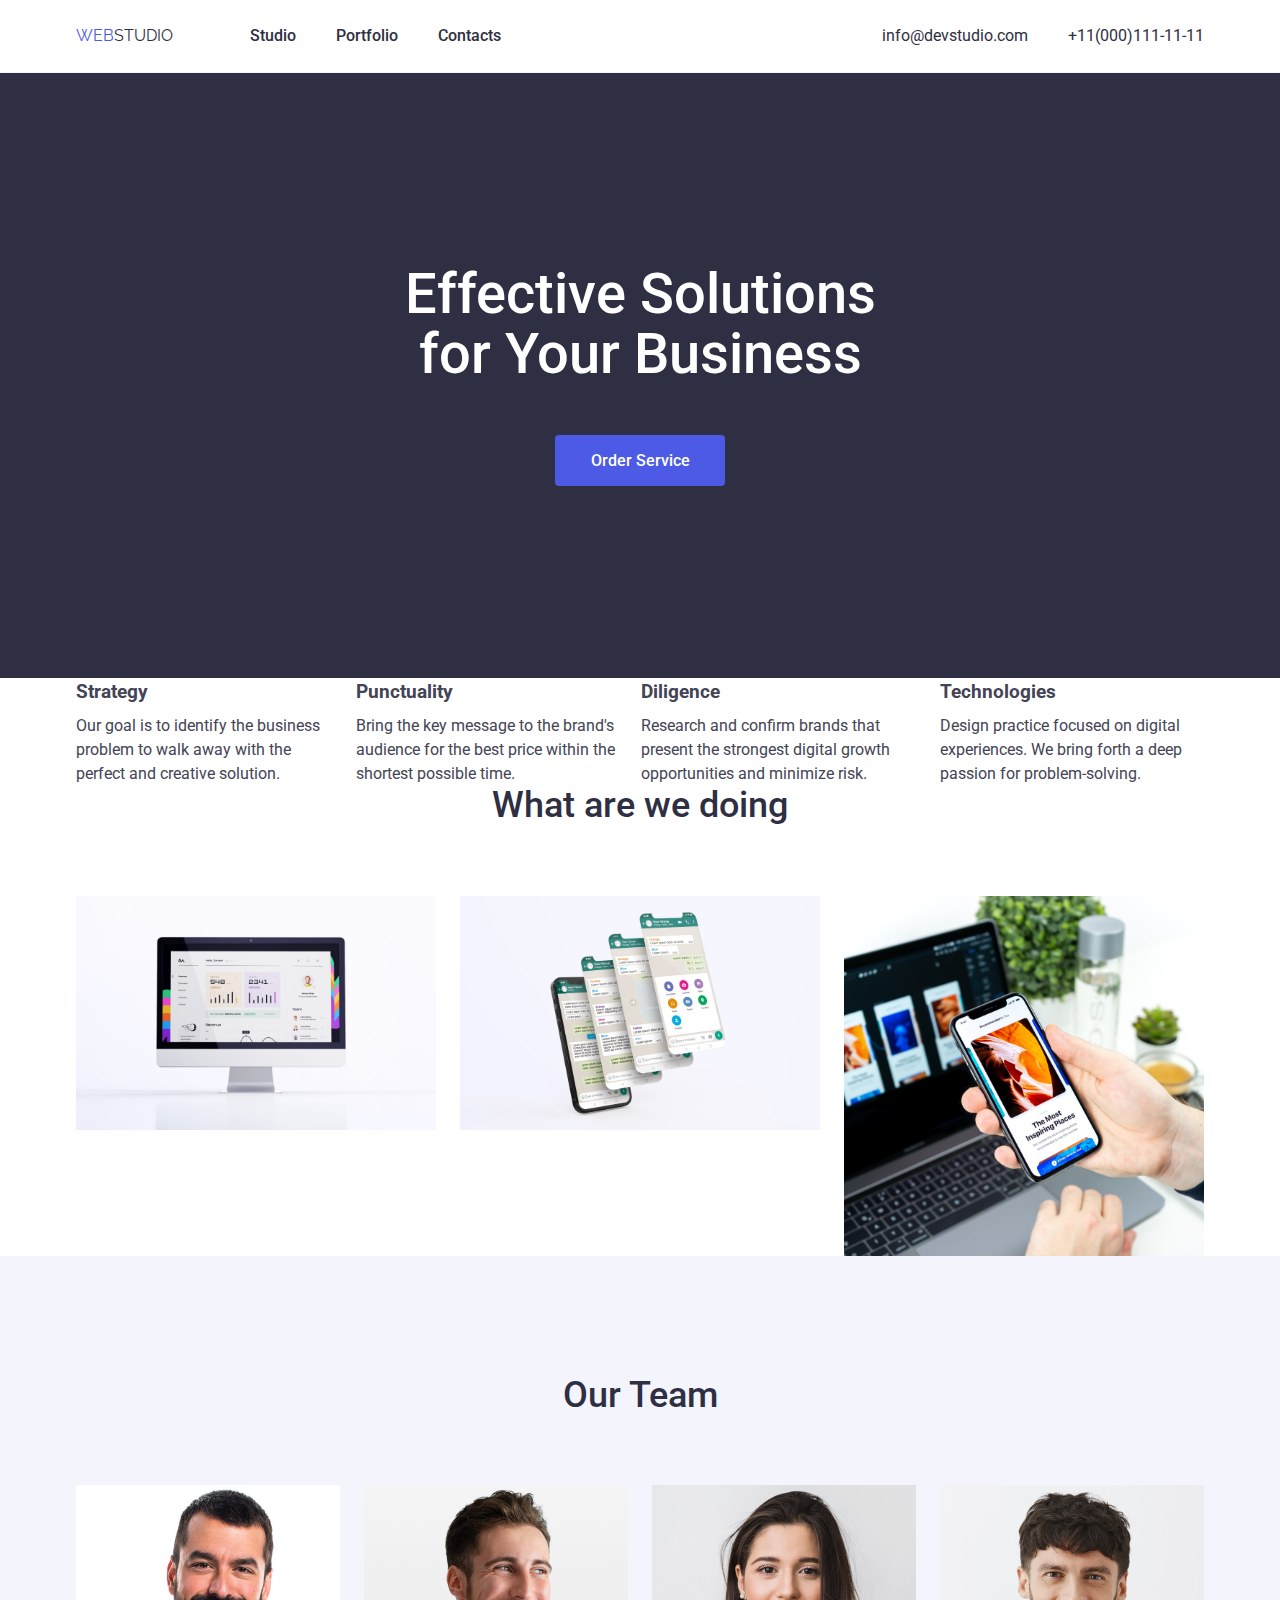
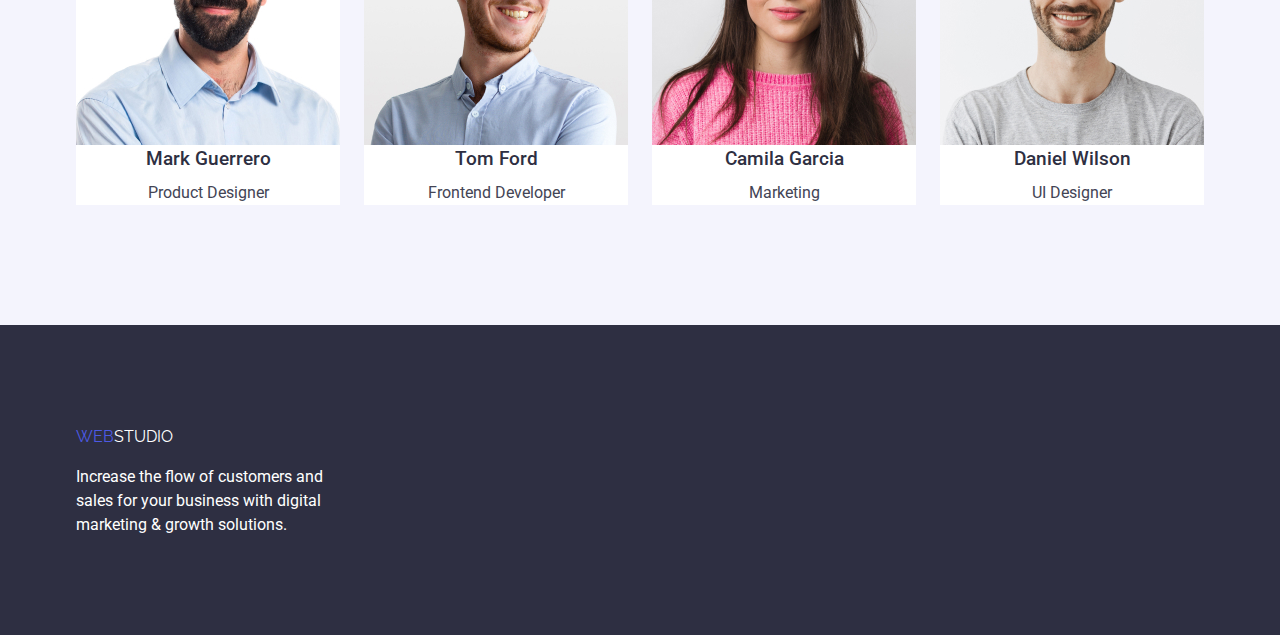
==== commit da6ca24e: "modified" ====
--- a/index.html
+++ b/index.html
@@ -6,7 +6,8 @@
     <meta http-equiv="X-UA-Compatible" content="IE=edge">
     <meta name="viewport" content="width=device-width, initial-scale=1.0">
     <title>Document</title>
-    <link rel="preconnect" href="https://fonts.googleapis.com"><link rel="preconnect" href="https://fonts.gstatic.com" crossorigin><link href="https://fonts.googleapis.com/css2?family=Raleway:wght@800&family=Roboto:wght@400;500&display=swap" rel="stylesheet">
+    <link rel="preconnect" href="https://fonts.googleapis.com"><link rel="preconnect" href="https://fonts.gstatic.com" crossorigin>
+    <link href="https://fonts.googleapis.com/css2?family=Raleway:wght@800&family=Roboto:wght@400;500&display=swap" rel="stylesheet">
     <link rel="stylesheet" href="https://cdnjs.cloudflare.com/ajax/libs/modern-normalize/0.6.0/modern-normalize.min.css">
     <link rel="stylesheet" href="./css/style.css">
 </head>
--- a/css/style.css
+++ b/css/style.css
@@ -17,7 +17,7 @@
     --primary-white-color:#ffffff;
     --accent-color:#4D5AE5;
     --light-color:#F4F4FD;
-    --an-accent-color:#404BBF
+    --an-accent-color:#404BBF;
 }
 
 body {
@@ -290,6 +290,7 @@
     color:var(--primary-white-color);
 }
 
+
 .name-logo {
     display:inline-block;
     margin-bottom:16px;
@@ -297,6 +298,10 @@
     text-transform:uppercase;
     font-family:'Raleway', sans-serif;
     text-decoration:none;
+}
+
+.footer-logo-page {
+    color:var(--accent-color)
 }
 
 /* Portfolio */
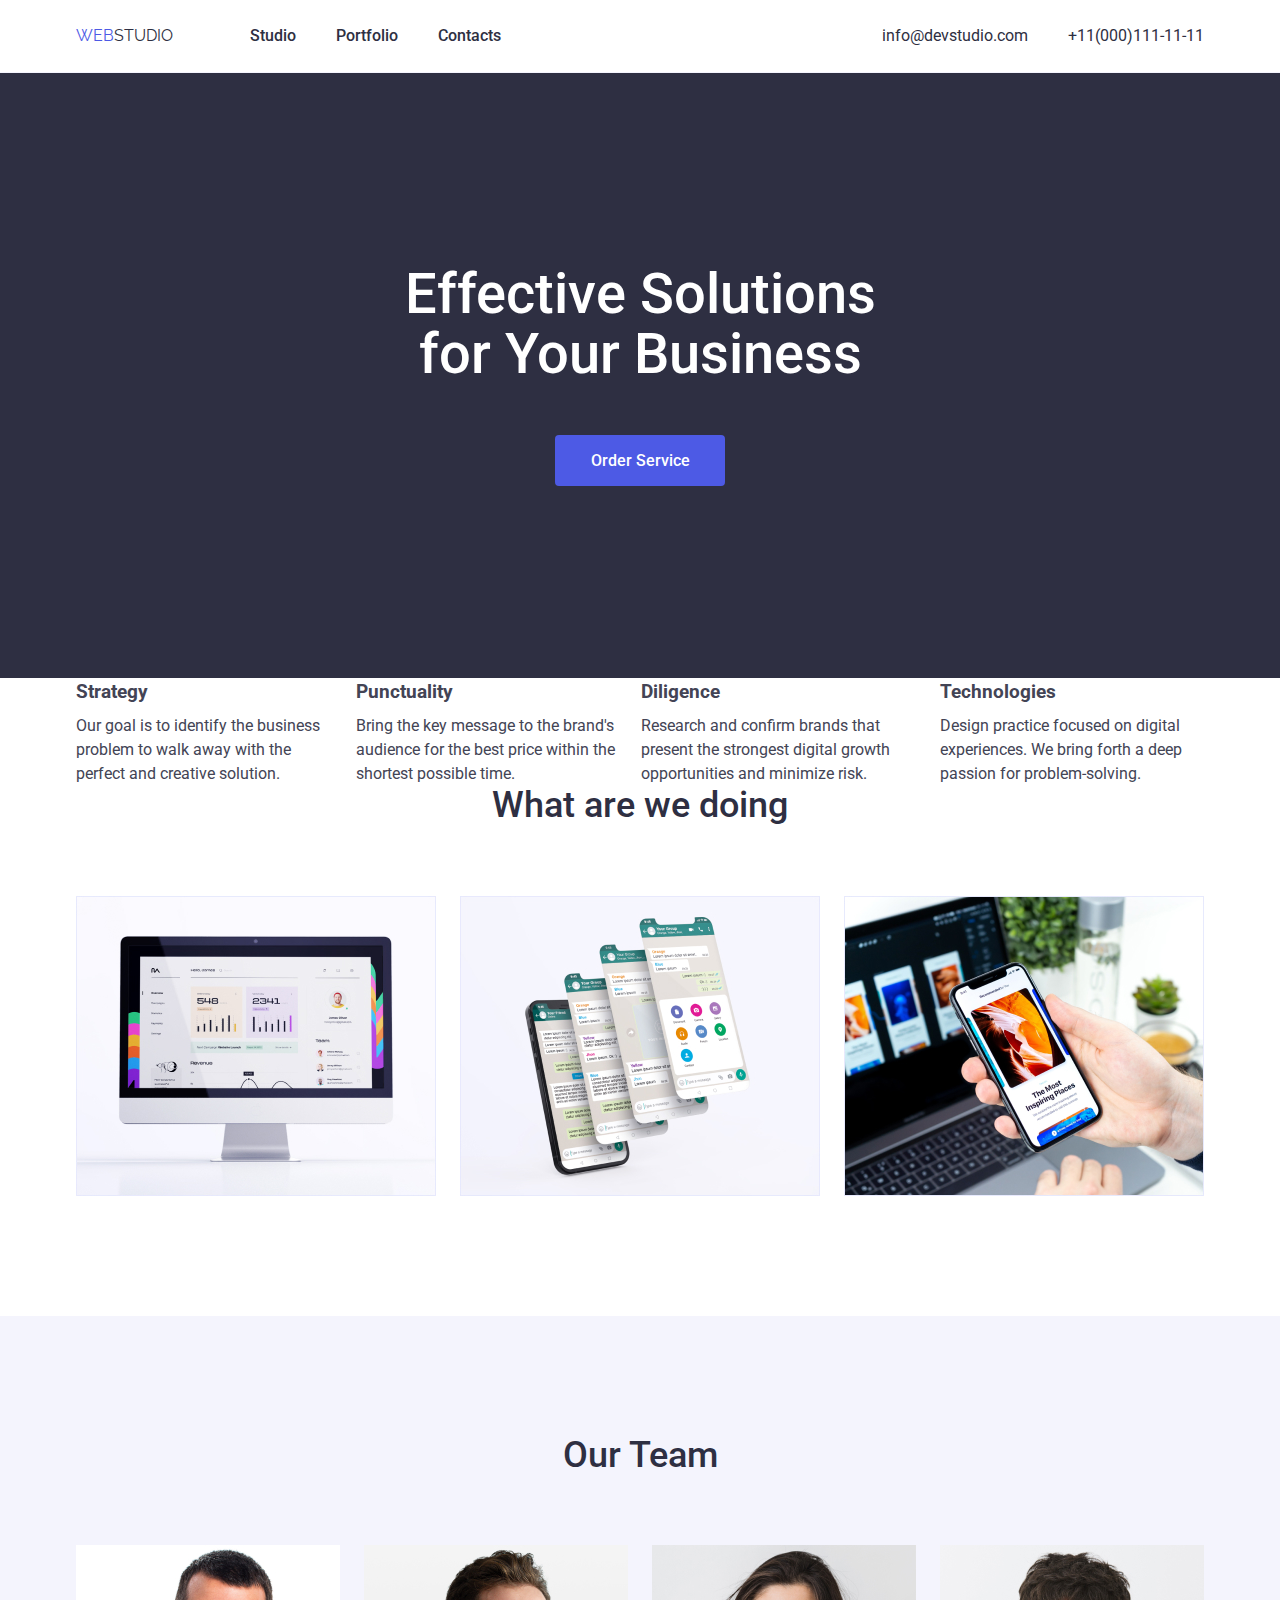
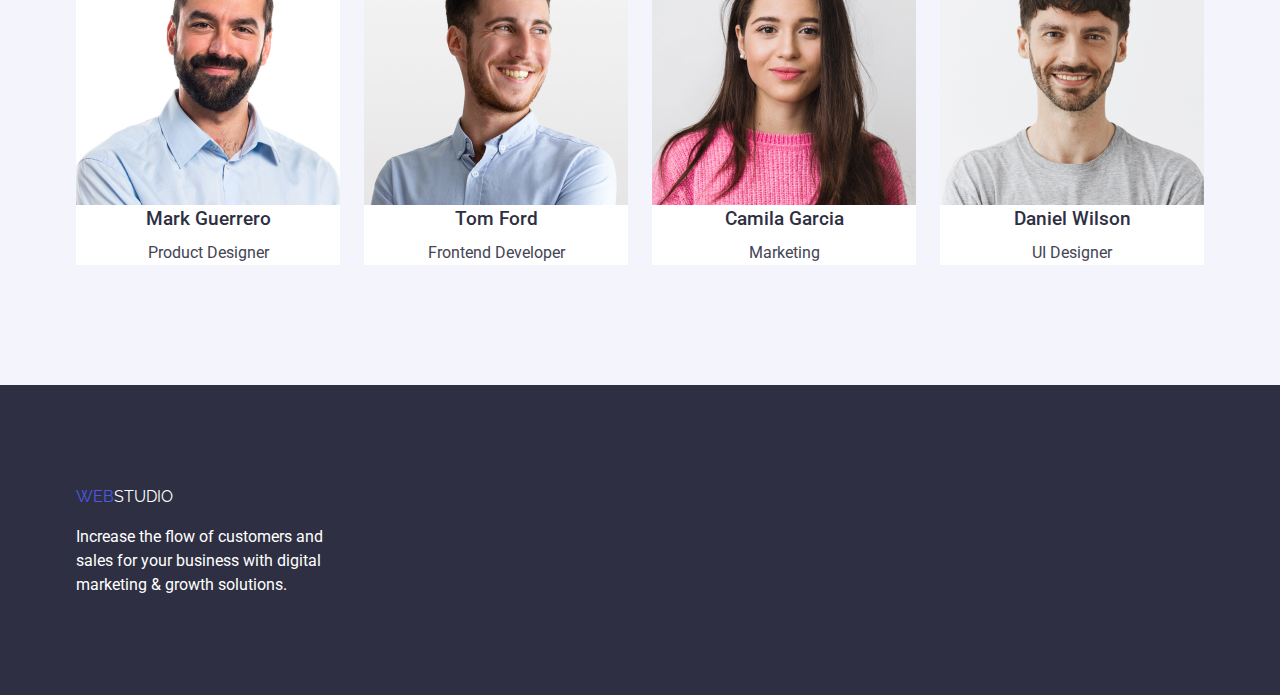
==== commit 11e1014b: "images" ====
--- a/index.html
+++ b/index.html
@@ -62,13 +62,13 @@
                 <h2 class="section-title">What are we doing</h2>
                     <ul class="gadjet-list list">
                         <li class="item">
-                            <img src="./imаges/comp1.jpg" alt="photo" width="360" height="300">
+                            <img src="./imаges/comp1 (2).jpg" alt="photo" width="360" height="300">
                         </li>
                         <li class="item">
-                            <img src="./imаges/tel2.jpg" alt="photo" width="360" height="300">
+                            <img src="./imаges/tel2 (2).jpg" alt="photo" width="360" height="300">
                         </li>
                         <li class="item">
-                            <img src="./imаges/comp3.jpg" alt="photo" width="360" height="300">
+                            <img src="./imаges/comp3 (2).jpg" alt="photo" width="360" height="300">
                         </li>
                     </ul>
                 </div>
--- a/css/style.css
+++ b/css/style.css
@@ -231,6 +231,7 @@
 
 .section-photo {
     padding-top:0;
+    padding-bottom:120px;
 }
 
 .gadjet-list {
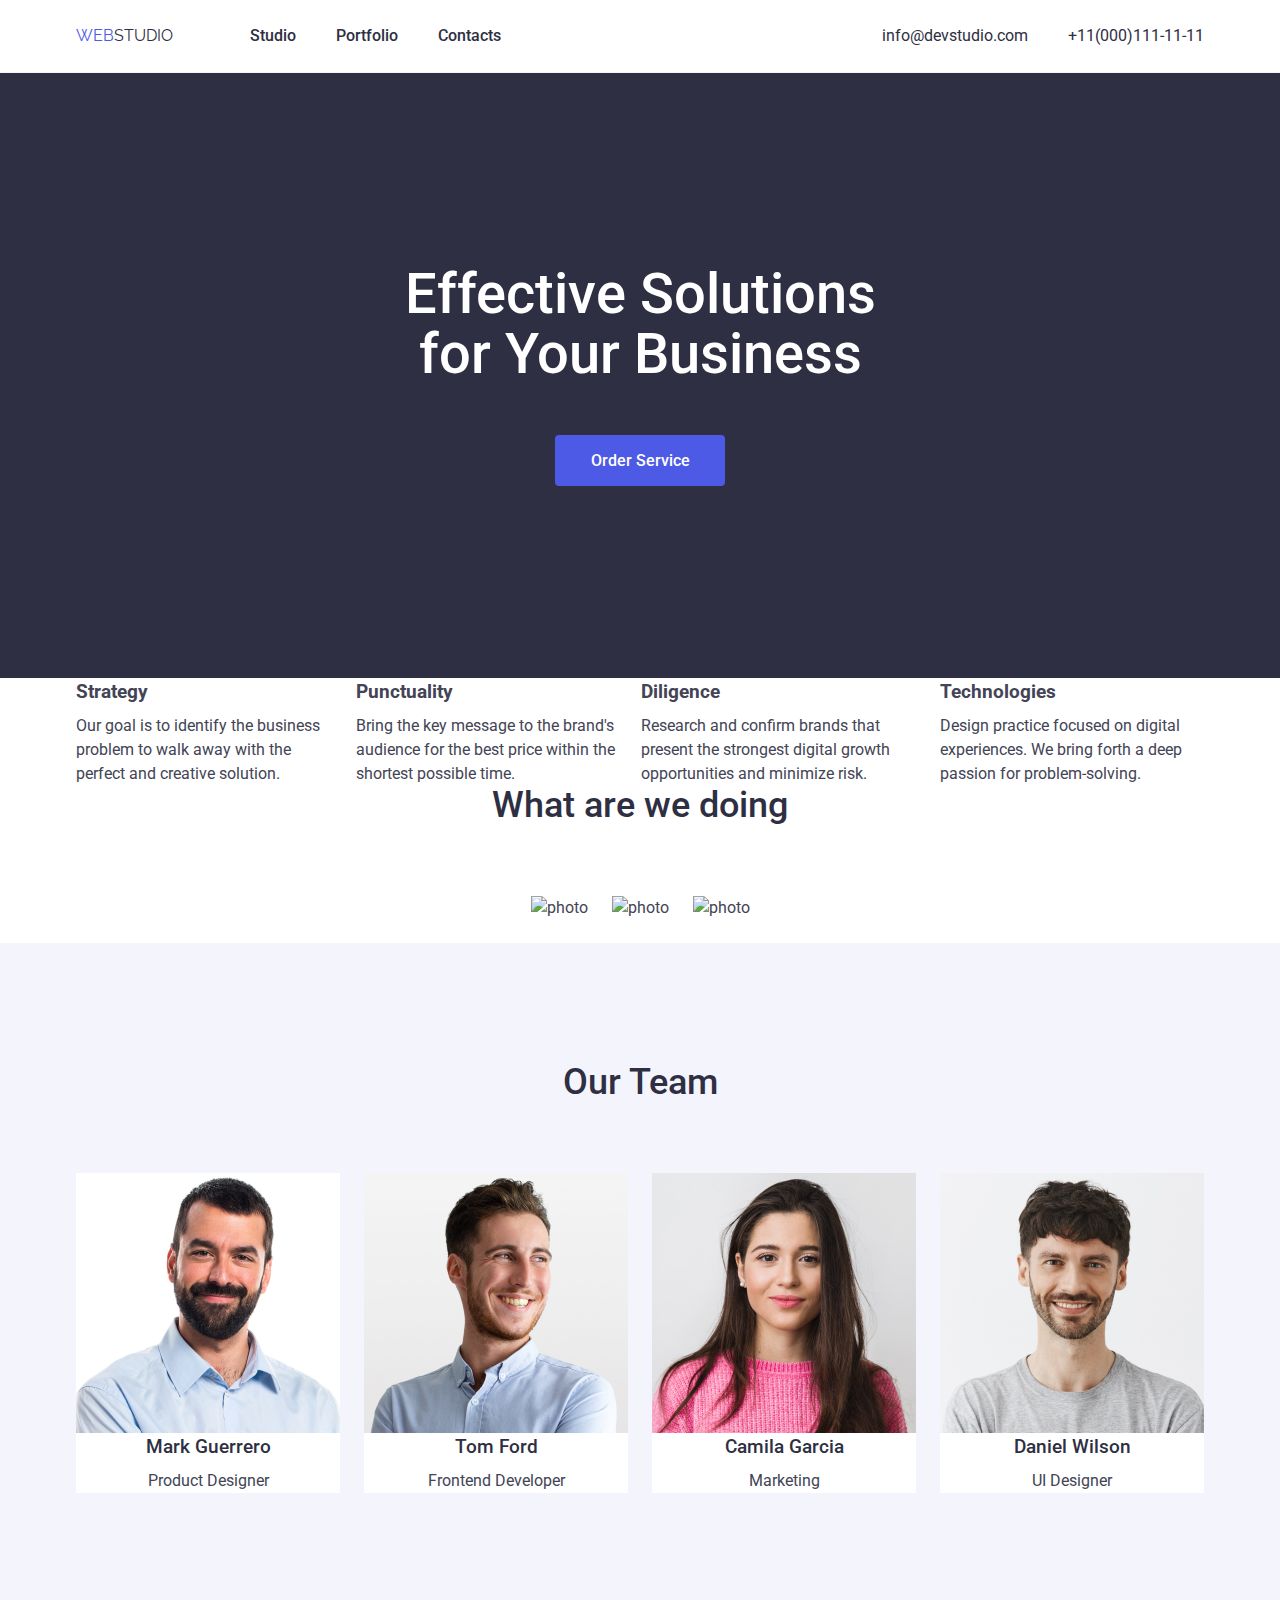
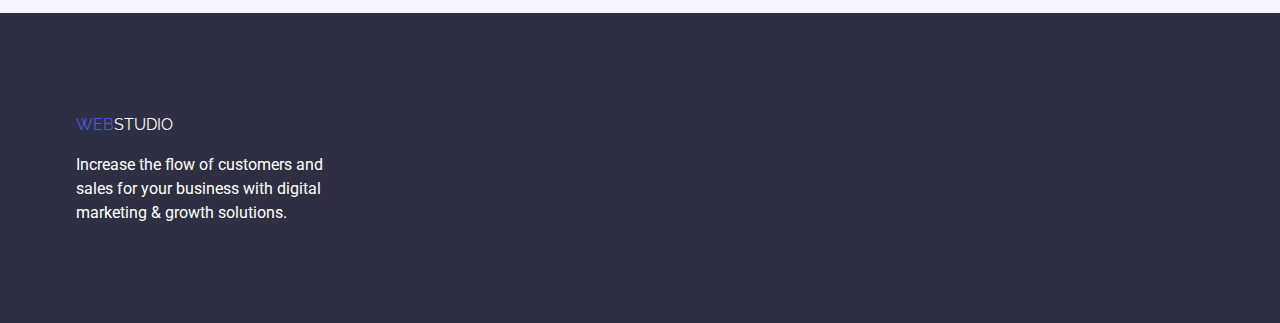
==== commit 5ad29cdb: "modified" ====
--- a/index.html
+++ b/index.html
@@ -62,13 +62,13 @@
                 <h2 class="section-title">What are we doing</h2>
                     <ul class="gadjet-list list">
                         <li class="item">
-                            <img src="./imаges/comp1 (2).jpg" alt="photo" width="360" height="300">
+                            <img src="./imаges/comp1.jpg" alt="photo" width="360" height="300">
                         </li>
                         <li class="item">
-                            <img src="./imаges/tel2 (2).jpg" alt="photo" width="360" height="300">
+                            <img src="./imаges/tel2.jpg" alt="photo" width="360" height="300">
                         </li>
                         <li class="item">
-                            <img src="./imаges/comp3 (2).jpg" alt="photo" width="360" height="300">
+                            <img src="./imаges/comp3.jpg" alt="photo" width="360" height="300">
                         </li>
                     </ul>
                 </div>
--- a/css/style.css
+++ b/css/style.css
@@ -17,7 +17,7 @@
     --primary-white-color:#ffffff;
     --accent-color:#4D5AE5;
     --light-color:#F4F4FD;
-    --an-accent-color:#404BBF;
+    --an-accent-color:#404BBF
 }
 
 body {
@@ -231,7 +231,6 @@
 
 .section-photo {
     padding-top:0;
-    padding-bottom:120px;
 }
 
 .gadjet-list {
@@ -306,6 +305,7 @@
 }
 
 /* Portfolio */
+
 .portfolio-links {
     display:flex;
     justify-content:center;
@@ -334,6 +334,7 @@
     font-size: 16px;
     line-height: 1.5;
 }
+
 .portfolio-buttons:hover,
 .portfolio-buttons:focus {
     color:var(--primary-white-color);
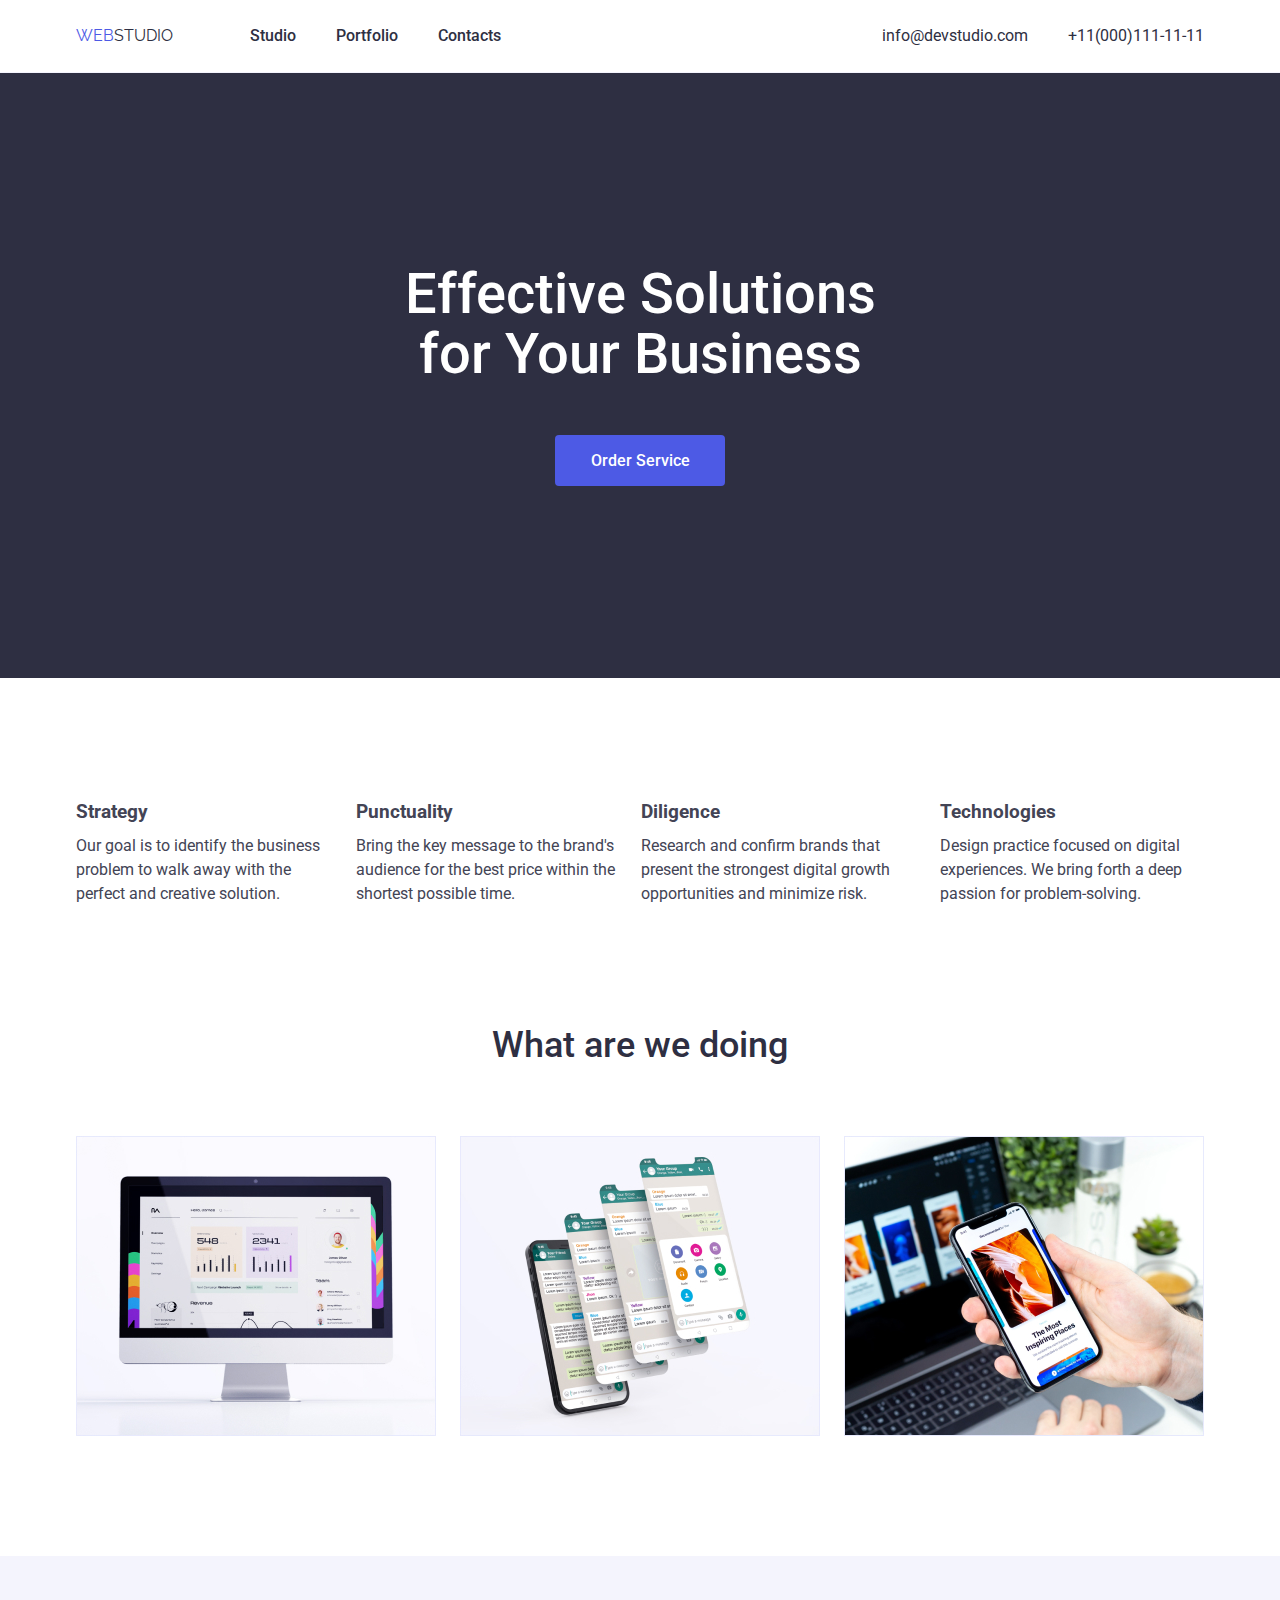
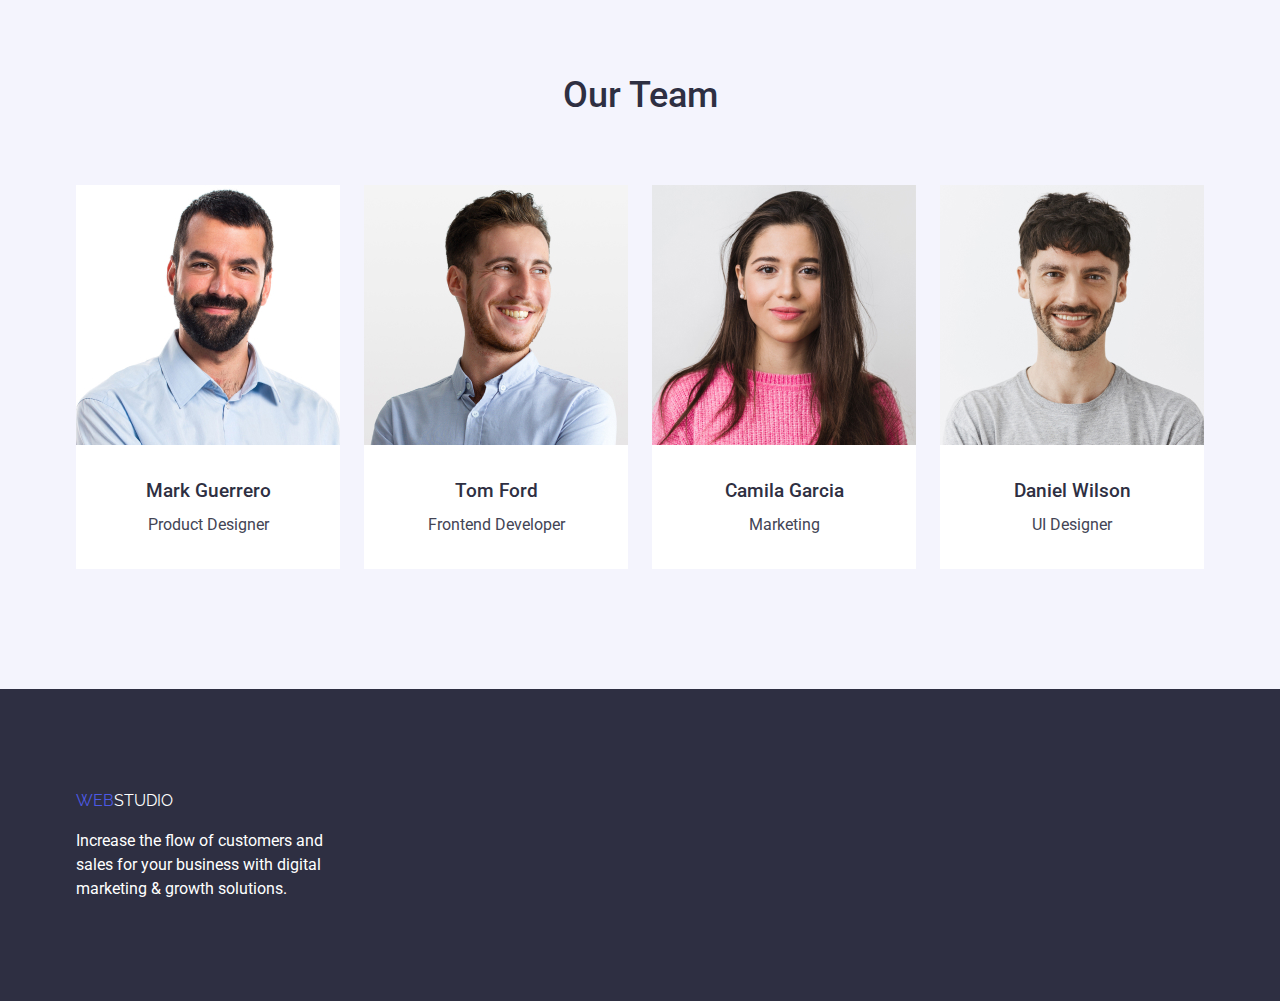
==== commit d4199fae: "Merge branch 'main' of https://github.com/YuliiaGermaan/goit-markup-hw-03" ====
--- a/index.html
+++ b/index.html
@@ -62,13 +62,13 @@
                 <h2 class="section-title">What are we doing</h2>
                     <ul class="gadjet-list list">
                         <li class="item">
-                            <img src="./imаges/comp1.jpg" alt="photo" width="360" height="300">
+                            <img src="./imаges/comp1 (2).jpg" alt="photo" width="360" height="300">
                         </li>
                         <li class="item">
-                            <img src="./imаges/tel2.jpg" alt="photo" width="360" height="300">
+                            <img src="./imаges/tel2 (2).jpg" alt="photo" width="360" height="300">
                         </li>
                         <li class="item">
-                            <img src="./imаges/comp3.jpg" alt="photo" width="360" height="300">
+                            <img src="./imаges/comp3 (2).jpg" alt="photo" width="360" height="300">
                         </li>
                     </ul>
                 </div>
--- a/css/style.css
+++ b/css/style.css
@@ -17,7 +17,7 @@
     --primary-white-color:#ffffff;
     --accent-color:#4D5AE5;
     --light-color:#F4F4FD;
-    --an-accent-color:#404BBF
+    --an-accent-color:#404BBF;
 }
 
 body {
@@ -70,14 +70,14 @@
     margin-left:77px;
 }
 
-.container{
+.container {
     width:1152px;
     padding-left:12px;
     padding-right:12px;
     margin:0 auto;
 }
 
-.section{
+.section {
     padding-top:120px;
     padding-bottom:120px;
 }
@@ -219,6 +219,8 @@
 
 .main-list {
     display:flex;
+    padding-top: 120px;
+    padding-bottom: 120px;
 }
 
 .main-list .main-item:not(:last-child) {
@@ -231,6 +233,7 @@
 
 .section-photo {
     padding-top:0;
+    padding-bottom:120px;
 }
 
 .gadjet-list {
@@ -259,7 +262,7 @@
     background-color:var(--primary-white-color);
 }
 
-.team-names-container{
+.team-name-container{
     padding-top:32px;
     padding-bottom:32px;
 }
@@ -278,7 +281,6 @@
 .footer-page {
         padding-top:100px;
         padding-bottom:100px;
-        height:310px;
         background-color:var(--title-text-color);
 }
 
@@ -312,12 +314,15 @@
 
     margin-bottom:72px;
     padding:0;
-
-    text-decoration:none;
 }
 
 .portfolio-links .item:not(:last-child){
     margin-right:24px;
+}
+
+.section-btn {
+    padding-top: 72px;
+    padding-bottom: 72px;
 }
 
 .portfolio-buttons{
@@ -346,11 +351,7 @@
 .list-img {
     display:flex;
     flex-wrap:wrap;
-}
-
-.list-img .item {
-    margin-right:24px;
-    margin-bottom:48px;
+    gap: 48px 24px;
 }
 
 .list-img .hero-title {
